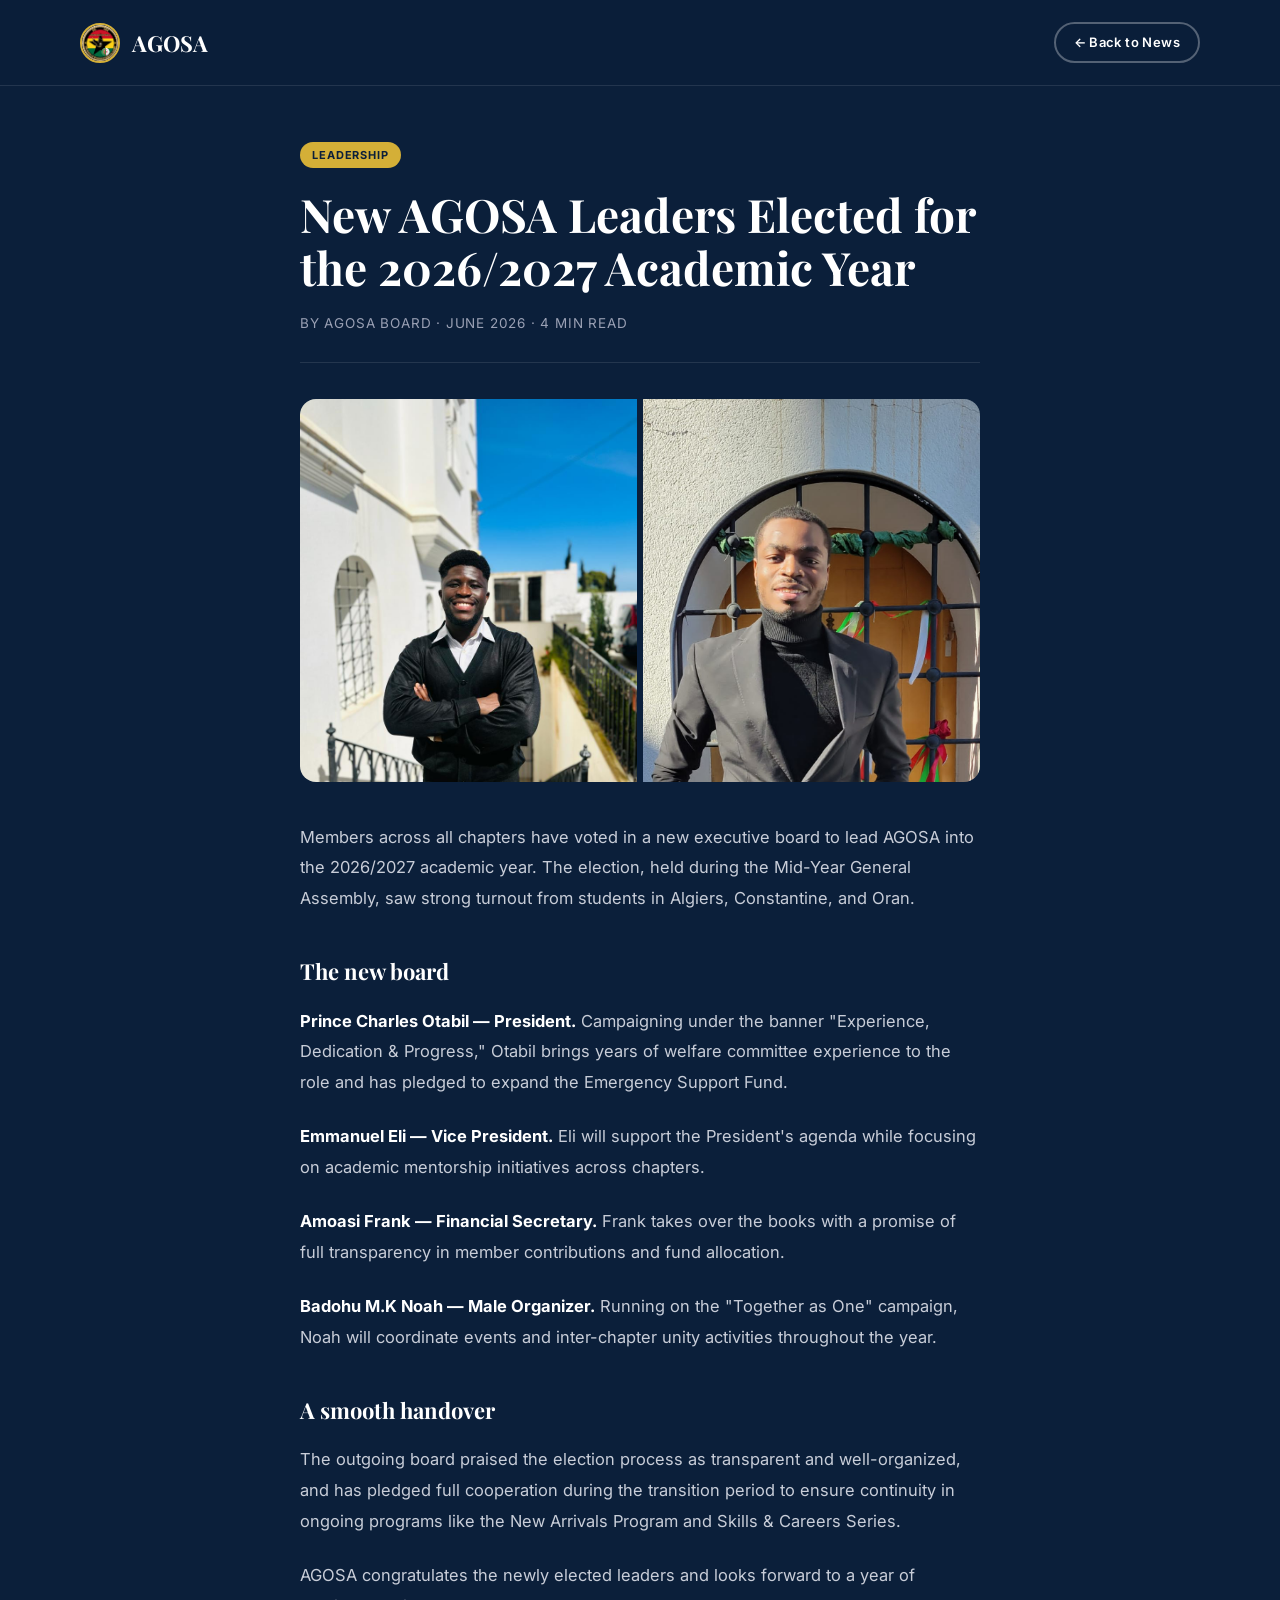
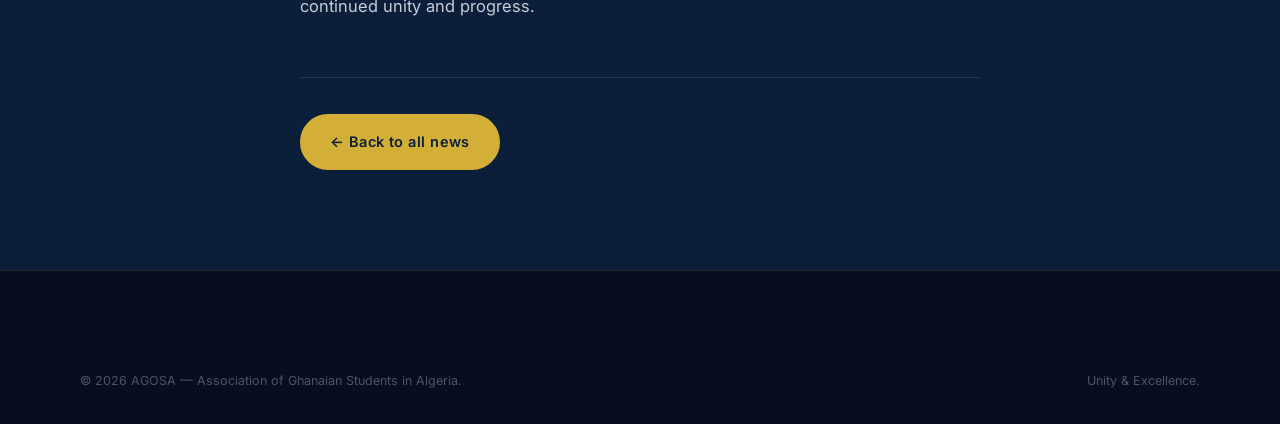
==== article-new-leaders.html @ e5bc5a07 "Add files via upload" ====
<!DOCTYPE html>
<html lang="en">
<head>
<meta charset="UTF-8" />
<meta name="viewport" content="width=device-width, initial-scale=1.0" />
<title>New AGOSA Leaders Elected for 2026/2027 — AGOSA</title>
<link rel="stylesheet" href="style.css" />
<link rel="stylesheet" href="article.css" />
<link rel="preconnect" href="https://fonts.googleapis.com">
<link href="https://fonts.googleapis.com/css2?family=Playfair+Display:wght@400;700;900&family=Inter:wght@300;400;500;600;700&display=swap" rel="stylesheet">
</head>
<body class="article-body">

  <header class="header scrolled">
    <nav class="nav">
      <a href="index.html" class="nav-brand">
        <img src="logo.jpeg" alt="AGOSA" class="nav-logo" onerror="this.style.display='none'">
        <span class="nav-brand-text">AGOSA</span>
      </a>
      <a href="index.html#news" class="btn btn-outline btn-sm">← Back to News</a>
    </nav>
  </header>

  <article class="article-page">
    <div class="container article-container">
      <span class="news-cat article-cat">Leadership</span>
      <h1 class="article-title">New AGOSA Leaders Elected for the 2026/2027 Academic Year</h1>
      <div class="article-meta">By AGOSA Board · June 2026 · 4 min read</div>

      <div class="article-hero-collage">
        <img src="agosa-pres-OT.jpeg" alt="President">
        <img src="agosa-vp-eli.jpeg" alt="Vice President">
        <img src="agosafinsec-freeman.png" alt="Financial Secretary">
        <img src="orga-noah.jpeg" alt="Male Organizer">
      </div>

      <div class="article-body-text">
        <p>Members across all chapters have voted in a new executive board to lead AGOSA into the 2026/2027 academic year. The election, held during the Mid-Year General Assembly, saw strong turnout from students in Algiers, Constantine, and Oran.</p>

        <h3>The new board</h3>
        <p><strong>Prince Charles Otabil — President.</strong> Campaigning under the banner "Experience, Dedication & Progress," Otabil brings years of welfare committee experience to the role and has pledged to expand the Emergency Support Fund.</p>

        <p><strong>Emmanuel Eli — Vice President.</strong> Eli will support the President's agenda while focusing on academic mentorship initiatives across chapters.</p>

        <p><strong>Amoasi Frank — Financial Secretary.</strong> Frank takes over the books with a promise of full transparency in member contributions and fund allocation.</p>

        <p><strong>Badohu M.K Noah — Male Organizer.</strong> Running on the "Together as One" campaign, Noah will coordinate events and inter-chapter unity activities throughout the year.</p>

        <h3>A smooth handover</h3>
        <p>The outgoing board praised the election process as transparent and well-organized, and has pledged full cooperation during the transition period to ensure continuity in ongoing programs like the New Arrivals Program and Skills & Careers Series.</p>

        <p>AGOSA congratulates the newly elected leaders and looks forward to a year of continued unity and progress.</p>
      </div>

      <div class="article-footer-nav">
        <a href="index.html#news" class="btn btn-gold">← Back to all news</a>
      </div>
    </div>
  </article>

  <footer class="footer">
    <div class="container">
      <div class="footer-bottom">
        <span>© 2026 AGOSA — Association of Ghanaian Students in Algeria.</span>
        <span>Unity &amp; Excellence.</span>
      </div>
    </div>
  </footer>

</body>
</html>
---- style.css ----
/* ============================================================
   AGOSA — Premium Dark Navy & Gold Theme
   ============================================================ */

:root {
  --navy:       #0B1F3A;
  --navy-mid:   #112847;
  --navy-light: #1a3560;
  --gold:       #D4AF37;
  --gold-light: #F0CC5A;
  --gold-glow:  rgba(212,175,55,0.18);
  --white:      #FFFFFF;
  --gray:       #9aa0b4;
  --gray-light: #c8cdd8;
  --glass-bg:   rgba(255,255,255,0.04);
  --glass-border: rgba(255,255,255,0.10);
  --red:        #c0392b;
  --blue:       #2980b9;

  --display: 'Playfair Display', Georgia, serif;
  --body:    'Inter', 'Segoe UI', Arial, sans-serif;

  --max: 1200px;
  --radius-sm: 8px;
  --radius:    16px;
  --radius-lg: 24px;

  --transition: 0.35s cubic-bezier(0.4,0,0.2,1);
}

*, *::before, *::after { margin:0; padding:0; box-sizing:border-box; }

html { scroll-behavior: smooth; }

body {
  background: var(--navy);
  color: var(--white);
  font-family: var(--body);
  line-height: 1.65;
  -webkit-font-smoothing: antialiased;
  overflow-x: hidden;
}

a { color: inherit; text-decoration: none; }
img { max-width: 100%; display: block; }

.container {
  max-width: var(--max);
  margin: 0 auto;
  padding: 0 40px;
}

/* ── Cursor glow ── */
.cursor-glow {
  position: fixed;
  width: 400px;
  height: 400px;
  border-radius: 50%;
  background: radial-gradient(circle, rgba(212,175,55,0.07) 0%, transparent 70%);
  pointer-events: none;
  transform: translate(-50%, -50%);
  transition: left 0.1s, top 0.1s;
  z-index: 0;
  mix-blend-mode: screen;
}

/* ── Particles canvas ── */
.particles-canvas {
  position: fixed;
  inset: 0;
  pointer-events: none;
  z-index: 0;
  opacity: 0.4;
}

/* ── Glass cards ── */
.glass-card {
  background: var(--glass-bg);
  border: 1px solid var(--glass-border);
  backdrop-filter: blur(12px);
  -webkit-backdrop-filter: blur(12px);
  border-radius: var(--radius);
  transition: border-color var(--transition), transform var(--transition), box-shadow var(--transition);
}
.glass-card:hover {
  border-color: rgba(212,175,55,0.35);
  transform: translateY(-4px);
  box-shadow: 0 20px 60px rgba(0,0,0,0.4), 0 0 0 1px rgba(212,175,55,0.1);
}

/* ── Buttons ── */
.btn {
  display: inline-flex;
  align-items: center;
  gap: 8px;
  padding: 14px 28px;
  font-family: var(--body);
  font-weight: 600;
  font-size: 14.5px;
  letter-spacing: 0.03em;
  border-radius: 50px;
  border: 2px solid transparent;
  cursor: pointer;
  transition: all var(--transition);
  position: relative;
  overflow: hidden;
}
.btn-gold {
  background: var(--gold);
  color: var(--navy);
  border-color: var(--gold);
}
.btn-gold:hover {
  background: var(--gold-light);
  box-shadow: 0 8px 30px rgba(212,175,55,0.4);
  transform: translateY(-2px);
}
.btn-outline {
  background: transparent;
  color: var(--white);
  border-color: rgba(255,255,255,0.3);
}
.btn-outline:hover {
  border-color: var(--gold);
  color: var(--gold);
  transform: translateY(-2px);
}
.btn-sm {
  padding: 9px 18px;
  font-size: 13px;
}

/* ── Scroll reveal ── */
.fade-up {
  opacity: 0;
  transform: translateY(40px);
  transition: opacity 0.7s ease, transform 0.7s ease;
}
.fade-up.visible {
  opacity: 1;
  transform: translateY(0);
}
.delay-1 { transition-delay: 0.1s; }
.delay-2 { transition-delay: 0.2s; }
.delay-3 { transition-delay: 0.3s; }
.delay-4 { transition-delay: 0.4s; }

/* ── Section scaffold ── */
.section { padding: 110px 0; position: relative; z-index: 1; }

.section-label {
  font-family: var(--body);
  font-size: 12px;
  font-weight: 700;
  letter-spacing: 0.2em;
  text-transform: uppercase;
  color: var(--gold);
  margin-bottom: 16px;
}
.section-title {
  font-family: var(--display);
  font-size: clamp(34px, 4.5vw, 58px);
  font-weight: 700;
  line-height: 1.1;
  margin-bottom: 24px;
  color: var(--white);
}
.section-title em {
  font-style: normal;
  color: var(--gold);
}
.section-sub {
  font-size: 17px;
  color: var(--gray);
  max-width: 560px;
  margin-bottom: 56px;
}

/* ============================================================
   HEADER / NAV
   ============================================================ */
.header {
  position: fixed;
  top: 0; left: 0; right: 0;
  z-index: 100;
  transition: background var(--transition), backdrop-filter var(--transition);
}
.header.scrolled {
  background: rgba(11,31,58,0.92);
  backdrop-filter: blur(20px);
  -webkit-backdrop-filter: blur(20px);
  border-bottom: 1px solid var(--glass-border);
}
.nav {
  display: flex;
  align-items: center;
  justify-content: space-between;
  padding: 22px 40px;
  max-width: var(--max);
  margin: 0 auto;
}
.nav-brand {
  display: flex;
  align-items: center;
  gap: 12px;
  font-family: var(--display);
  font-size: 22px;
  font-weight: 700;
  color: var(--white);
}
.nav-logo {
  width: 40px; height: 40px;
  border-radius: 50%;
  object-fit: cover;
  border: 2px solid var(--gold);
}
.nav-links {
  display: flex;
  list-style: none;
  gap: 32px;
}
.nav-links a {
  font-size: 14px;
  font-weight: 500;
  color: var(--gray-light);
  position: relative;
  transition: color var(--transition);
}
.nav-links a::after {
  content: '';
  position: absolute;
  bottom: -4px; left: 0; right: 0;
  height: 2px;
  background: var(--gold);
  transform: scaleX(0);
  transform-origin: left;
  transition: transform var(--transition);
}
.nav-links a:hover, .nav-links a.active {
  color: var(--white);
}
.nav-links a:hover::after, .nav-links a.active::after {
  transform: scaleX(1);
}
.nav-donate {
  background: var(--gold);
  color: var(--navy);
  font-weight: 700;
  font-size: 13.5px;
  padding: 10px 22px;
  border-radius: 50px;
  transition: all var(--transition);
}
.nav-donate:hover {
  background: var(--gold-light);
  box-shadow: 0 4px 20px rgba(212,175,55,0.4);
}
.hamburger {
  display: none;
  flex-direction: column;
  gap: 5px;
  background: none;
  border: none;
  cursor: pointer;
  padding: 6px;
}
.hamburger span {
  display: block;
  width: 26px; height: 2px;
  background: var(--white);
  border-radius: 2px;
  transition: all var(--transition);
}
.hamburger.open span:nth-child(1) { transform: translateY(7px) rotate(45deg); }
.hamburger.open span:nth-child(2) { opacity: 0; }
.hamburger.open span:nth-child(3) { transform: translateY(-7px) rotate(-45deg); }

.mobile-menu {
  display: none;
  flex-direction: column;
  background: rgba(11,31,58,0.98);
  backdrop-filter: blur(20px);
  padding: 20px 40px 30px;
  border-bottom: 1px solid var(--glass-border);
}
.mobile-menu.open { display: flex; }
.mobile-menu ul { list-style: none; display: flex; flex-direction: column; gap: 16px; }
.mobile-menu a { font-size: 16px; font-weight: 500; color: var(--gray-light); }
.mobile-menu a:hover { color: var(--gold); }

/* ============================================================
   HERO
   ============================================================ */
.hero {
  min-height: 100vh;
  display: flex;
  align-items: center;
  position: relative;
  overflow: hidden;
  padding-top: 90px;
}
.hero-bg-shapes {
  position: absolute;
  inset: 0;
  pointer-events: none;
  z-index: 0;
}
.shape {
  position: absolute;
  border-radius: 50%;
  filter: blur(80px);
  opacity: 0.18;
  animation: floatShape 8s ease-in-out infinite;
}
.shape-1 {
  width: 500px; height: 500px;
  background: var(--gold);
  top: -100px; right: -100px;
  animation-duration: 9s;
}
.shape-2 {
  width: 350px; height: 350px;
  background: #2059a0;
  bottom: 50px; left: -80px;
  animation-duration: 7s;
  animation-delay: -2s;
}
.shape-3 {
  width: 250px; height: 250px;
  background: var(--gold);
  bottom: 200px; right: 30%;
  animation-duration: 11s;
  animation-delay: -4s;
  opacity: 0.08;
}
@keyframes floatShape {
  0%, 100% { transform: translate(0, 0) scale(1); }
  50% { transform: translate(30px, -30px) scale(1.05); }
}

.hero-inner {
  position: relative;
  z-index: 2;
  display: grid;
  grid-template-columns: 1fr;
  gap: 64px;
  padding-top: 40px;
  padding-bottom: 80px;
}
.hero-eyebrow {
  display: flex;
  align-items: center;
  gap: 10px;
  font-size: 12.5px;
  letter-spacing: 0.18em;
  text-transform: uppercase;
  color: var(--gold);
  margin-bottom: 24px;
  font-weight: 600;
}
.pulse-dot {
  width: 8px; height: 8px;
  border-radius: 50%;
  background: var(--gold);
  box-shadow: 0 0 0 0 rgba(212,175,55,0.7);
  animation: pulse 2s infinite;
}
@keyframes pulse {
  0% { box-shadow: 0 0 0 0 rgba(212,175,55,0.7); }
  70% { box-shadow: 0 0 0 12px rgba(212,175,55,0); }
  100% { box-shadow: 0 0 0 0 rgba(212,175,55,0); }
}
.hero-title {
  font-family: var(--display);
  font-size: clamp(48px, 7vw, 90px);
  font-weight: 900;
  line-height: 1.02;
  letter-spacing: -0.01em;
  margin-bottom: 24px;
}
.hero-title em {
  font-style: normal;
  color: var(--gold);
  text-shadow: 0 0 60px rgba(212,175,55,0.3);
}
.hero-sub {
  font-size: 18px;
  color: var(--gray);
  max-width: 540px;
  margin-bottom: 40px;
  line-height: 1.7;
}
.hero-actions {
  display: flex;
  gap: 16px;
  flex-wrap: wrap;
}
.hero-stats {
  display: grid;
  grid-template-columns: repeat(4, 1fr);
  gap: 20px;
}
.stat-card {
  background: var(--glass-bg);
  border: 1px solid var(--glass-border);
  border-radius: var(--radius);
  padding: 28px 20px;
  text-align: center;
  transition: border-color var(--transition);
}
.stat-card:hover { border-color: rgba(212,175,55,0.4); }
.stat-card strong {
  display: block;
  font-family: var(--display);
  font-size: 42px;
  font-weight: 700;
  color: var(--gold);
  line-height: 1;
  margin-bottom: 8px;
}
.stat-card span {
  font-size: 12px;
  color: var(--gray);
  text-transform: uppercase;
  letter-spacing: 0.1em;
  font-weight: 600;
}
.hero-scroll-hint {
  position: absolute;
  bottom: 36px;
  left: 50%;
  transform: translateX(-50%);
  display: flex;
  flex-direction: column;
  align-items: center;
  gap: 10px;
  font-size: 11px;
  letter-spacing: 0.15em;
  text-transform: uppercase;
  color: var(--gray);
  z-index: 2;
}
.scroll-line {
  width: 1px;
  height: 40px;
  background: linear-gradient(to bottom, var(--gold), transparent);
  animation: scrollPulse 2s ease-in-out infinite;
}
@keyframes scrollPulse {
  0%, 100% { opacity: 0.4; transform: scaleY(1); }
  50% { opacity: 1; transform: scaleY(1.2); }
}

/* ============================================================
   ABOUT
   ============================================================ */
.about {
  background: var(--navy-mid);
}
.about-grid {
  display: grid;
  grid-template-columns: 1fr 1fr;
  gap: 80px;
  align-items: start;
}
.about-text p {
  color: var(--gray);
  font-size: 16px;
  margin-bottom: 20px;
  line-height: 1.8;
}
.values-grid {
  display: grid;
  grid-template-columns: 1fr 1fr;
  gap: 16px;
}
.value-card {
  padding: 28px 22px;
}
.value-icon {
  font-size: 28px;
  margin-bottom: 12px;
}
.value-card h4 {
  font-size: 15px;
  font-weight: 700;
  margin-bottom: 8px;
  color: var(--white);
}
.value-card p {
  font-size: 13.5px;
  color: var(--gray);
  line-height: 1.6;
}

/* ============================================================
   HISTORY TIMELINE
   ============================================================ */
.history {
  background: var(--navy);
}
.timeline {
  position: relative;
  padding-left: 40px;
  margin-top: 60px;
}
.timeline::before {
  content: '';
  position: absolute;
  left: 8px; top: 0; bottom: 0;
  width: 2px;
  background: linear-gradient(to bottom, var(--gold), transparent);
}
.tl-item {
  position: relative;
  display: grid;
  grid-template-columns: 80px 1fr;
  gap: 28px;
  align-items: start;
  margin-bottom: 48px;
}
.tl-dot {
  position: absolute;
  left: -36px;
  top: 6px;
  width: 14px; height: 14px;
  border-radius: 50%;
  background: var(--gold);
  border: 3px solid var(--navy);
  box-shadow: 0 0 0 4px rgba(212,175,55,0.2);
}
.tl-year {
  font-family: var(--display);
  font-size: 22px;
  font-weight: 700;
  color: var(--gold);
  padding-top: 4px;
}
.tl-card {
  padding: 24px 28px;
}
.tl-card h4 {
  font-size: 17px;
  font-weight: 700;
  margin-bottom: 8px;
  color: var(--white);
}
.tl-card p {
  font-size: 14.5px;
  color: var(--gray);
  line-height: 1.7;
}

/* ============================================================
   PROGRAMS
   ============================================================ */
.programs {
  background: var(--navy-mid);
}
.programs-grid {
  display: grid;
  grid-template-columns: repeat(3, 1fr);
  gap: 24px;
}
.program-card {
  padding: 32px 26px;
}
.program-tag {
  font-size: 11px;
  font-weight: 700;
  letter-spacing: 0.1em;
  text-transform: uppercase;
  padding: 4px 12px;
  border-radius: 50px;
  display: inline-block;
  margin-bottom: 18px;
}
.tag-gold { background: rgba(212,175,55,0.15); color: var(--gold); border: 1px solid rgba(212,175,55,0.3); }
.tag-blue { background: rgba(41,128,185,0.15); color: #5dade2; border: 1px solid rgba(41,128,185,0.3); }
.tag-red  { background: rgba(192,57,43,0.15); color: #e74c3c; border: 1px solid rgba(192,57,43,0.3); }

.program-card h3 {
  font-family: var(--display);
  font-size: 20px;
  font-weight: 700;
  margin-bottom: 12px;
  color: var(--white);
}
.program-card p {
  font-size: 14px;
  color: var(--gray);
  line-height: 1.7;
  margin-bottom: 20px;
}
.program-bar {
  height: 4px;
  background: rgba(255,255,255,0.08);
  border-radius: 4px;
  overflow: hidden;
  margin-bottom: 8px;
}
.program-bar-fill {
  height: 100%;
  background: linear-gradient(90deg, var(--gold), var(--gold-light));
  border-radius: 4px;
  transition: width 1.5s ease;
}
.program-bar-label {
  font-size: 11px;
  color: var(--gray);
  letter-spacing: 0.05em;
}

/* ============================================================
   EVENTS
   ============================================================ */
.events {
  background: var(--navy);
}
.events-grid {
  display: grid;
  grid-template-columns: repeat(2, 1fr);
  gap: 24px;
}
.event-card {
  display: flex;
  gap: 24px;
  padding: 28px;
  align-items: flex-start;
}
.event-date {
  display: flex;
  flex-direction: column;
  align-items: center;
  background: var(--gold-glow);
  border: 1px solid rgba(212,175,55,0.25);
  border-radius: var(--radius-sm);
  padding: 14px 18px;
  min-width: 68px;
  text-align: center;
  flex-shrink: 0;
}
.event-day {
  font-family: var(--display);
  font-size: 28px;
  font-weight: 700;
  color: var(--gold);
  line-height: 1;
}
.event-month {
  font-size: 11px;
  text-transform: uppercase;
  letter-spacing: 0.1em;
  color: var(--gray);
  margin-top: 4px;
  font-weight: 600;
}
.event-info { flex: 1; }
.event-tag {
  font-size: 11px;
  font-weight: 700;
  letter-spacing: 0.1em;
  text-transform: uppercase;
  color: var(--gold);
  display: block;
  margin-bottom: 8px;
}
.event-info h4 {
  font-size: 16.5px;
  font-weight: 700;
  margin-bottom: 8px;
  color: var(--white);
}
.event-info p {
  font-size: 13.5px;
  color: var(--gray);
  margin-bottom: 12px;
  line-height: 1.6;
}
.event-meta {
  font-size: 12.5px;
  color: var(--gray);
  margin-bottom: 16px;
}

/* ============================================================
   GALLERY
   ============================================================ */
.gallery {
  background: var(--navy-mid);
}
.gallery-filters {
  display: flex;
  gap: 12px;
  margin-bottom: 36px;
  flex-wrap: wrap;
}
.filter-btn {
  background: var(--glass-bg);
  border: 1px solid var(--glass-border);
  color: var(--gray);
  font-size: 13px;
  font-weight: 600;
  padding: 8px 20px;
  border-radius: 50px;
  cursor: pointer;
  transition: all var(--transition);
  font-family: var(--body);
}
.filter-btn:hover, .filter-btn.active {
  background: var(--gold);
  border-color: var(--gold);
  color: var(--navy);
}
.gallery-grid {
  display: grid;
  grid-template-columns: repeat(3, 1fr);
  gap: 16px;
}
.gallery-item {
  position: relative;
  border-radius: var(--radius);
  overflow: hidden;
  cursor: zoom-in;
  aspect-ratio: 1;
}
/* Wide item spans 2 columns */
.gallery-item.g-wide { grid-column: span 2; aspect-ratio: 2/1; }

.gallery-item img {
  width: 100%; height: 100%;
  object-fit: cover;
  transition: transform 0.5s ease;
}
.gallery-item:hover img { transform: scale(1.07); }
.gallery-overlay {
  position: absolute;
  inset: 0;
  background: linear-gradient(to top, rgba(11,31,58,0.85) 0%, transparent 60%);
  display: flex;
  align-items: flex-end;
  padding: 20px;
  opacity: 0;
  transition: opacity var(--transition);
}
.gallery-item:hover .gallery-overlay { opacity: 1; }
.gallery-overlay span {
  font-size: 13.5px;
  font-weight: 600;
  color: var(--white);
}
.gallery-item.hidden { display: none; }

/* News image collage for election story */
.news-img-collage {
  position: relative;
  aspect-ratio: 16/9;
  overflow: hidden;
  display: grid;
  grid-template-columns: 1fr 1fr;
  grid-template-rows: 1fr 1fr;
  gap: 3px;
}
.news-img-collage .news-cat {
  position: absolute;
  top: 14px; left: 14px;
  z-index: 2;
}
.collage-img {
  width: 100%; height: 100%;
  object-fit: cover;
  display: block;
  transition: transform 0.5s ease;
}
.news-card:hover .collage-img { transform: scale(1.04); }

@media (max-width: 600px) {
  .gallery-grid { grid-template-columns: 1fr 1fr; }
  .gallery-item.g-wide { grid-column: span 2; aspect-ratio: 2/1; }
}
@media (max-width: 400px) {
  .gallery-grid { grid-template-columns: 1fr; }
  .gallery-item.g-wide { grid-column: span 1; aspect-ratio: 1; }
}
.lightbox {
  position: fixed;
  inset: 0;
  background: rgba(0,0,0,0.95);
  display: none;
  align-items: center;
  justify-content: center;
  flex-direction: column;
  z-index: 1000;
  padding: 40px;
}
.lightbox.open { display: flex; }
.lightbox img {
  max-height: 80vh;
  max-width: 90vw;
  border-radius: var(--radius);
  object-fit: contain;
}
.lightbox p {
  margin-top: 16px;
  color: var(--gray-light);
  font-size: 14px;
}
.lightbox-close {
  position: absolute;
  top: 24px; right: 32px;
  background: none;
  border: none;
  color: var(--white);
  font-size: 28px;
  cursor: pointer;
  opacity: 0.7;
  transition: opacity var(--transition);
}
.lightbox-close:hover { opacity: 1; }

/* ============================================================
   BOARD
   ============================================================ */
.board {
  background: var(--navy);
}
.board-grid {
  display: grid;
  grid-template-columns: repeat(4, 1fr);
  gap: 24px;
}
.board-card {
  text-align: center;
  padding: 36px 24px 28px;
}
.board-img-wrap {
  position: relative;
  width: 120px;
  height: 120px;
  margin: 0 auto 20px;
}
.board-img {
  width: 120px;
  height: 120px;
  border-radius: 50%;
  object-fit: cover;
  position: relative;
  z-index: 1;
  border: 3px solid var(--navy-light);
  transition: border-color var(--transition);
}
.board-card:hover .board-img { border-color: var(--gold); }
.board-img-ring {
  position: absolute;
  inset: -5px;
  border-radius: 50%;
  border: 2px solid transparent;
  background: conic-gradient(from 0deg, var(--gold), transparent, var(--gold)) border-box;
  -webkit-mask: linear-gradient(#fff 0 0) padding-box, linear-gradient(#fff 0 0);
  -webkit-mask-composite: destination-out;
  mask-composite: exclude;
  opacity: 0;
  transition: opacity var(--transition);
  animation: spinRing 4s linear infinite;
}
.board-card:hover .board-img-ring { opacity: 1; }
@keyframes spinRing {
  from { transform: rotate(0deg); }
  to { transform: rotate(360deg); }
}
.board-info h4 {
  font-size: 16px;
  font-weight: 700;
  color: var(--white);
  margin-bottom: 6px;
}
.board-role {
  display: block;
  font-size: 12px;
  font-weight: 700;
  text-transform: uppercase;
  letter-spacing: 0.1em;
  color: var(--gold);
  margin-bottom: 4px;
}
.board-chapter {
  font-size: 12.5px;
  color: var(--gray);
}

/* ============================================================
   NEWS
   ============================================================ */
.news {
  background: var(--navy-mid);
}
.news-grid {
  display: grid;
  grid-template-columns: repeat(3, 1fr);
  gap: 24px;
}
.news-card {
  overflow: hidden;
}
.news-img-wrap {
  position: relative;
  aspect-ratio: 16/9;
  overflow: hidden;
}
.news-img {
  width: 100%; height: 100%;
  object-fit: cover;
  transition: transform 0.5s ease;
}
.news-card:hover .news-img { transform: scale(1.05); }
.news-cat {
  position: absolute;
  top: 14px; left: 14px;
  background: var(--gold);
  color: var(--navy);
  font-size: 11px;
  font-weight: 700;
  padding: 4px 12px;
  border-radius: 50px;
  text-transform: uppercase;
  letter-spacing: 0.08em;
}
.news-body { padding: 24px; }
.news-meta {
  font-size: 12px;
  color: var(--gray);
  margin-bottom: 10px;
  text-transform: uppercase;
  letter-spacing: 0.06em;
}
.news-body h4 {
  font-family: var(--display);
  font-size: 18px;
  font-weight: 700;
  color: var(--white);
  margin-bottom: 12px;
  line-height: 1.3;
}
.news-body p {
  font-size: 14px;
  color: var(--gray);
  margin-bottom: 18px;
  line-height: 1.7;
}
.news-link {
  font-size: 13.5px;
  font-weight: 700;
  color: var(--gold);
  letter-spacing: 0.03em;
  transition: letter-spacing var(--transition);
}
.news-link:hover { letter-spacing: 0.08em; }

/* ============================================================
   DONATE
   ============================================================ */
.donate {
  background: var(--navy);
}
.donate-grid {
  display: grid;
  grid-template-columns: repeat(3, 1fr);
  gap: 24px;
  margin-top: 60px;
}
.donate-card {
  padding: 40px 32px;
  text-align: center;
}
.donate-featured {
  border-color: rgba(212,175,55,0.4);
  box-shadow: 0 0 60px rgba(212,175,55,0.1);
  transform: scale(1.03);
}
.donate-featured:hover { transform: scale(1.03) translateY(-4px); }
.donate-tier {
  font-size: 11px;
  font-weight: 700;
  text-transform: uppercase;
  letter-spacing: 0.15em;
  color: var(--gold);
  margin-bottom: 16px;
}
.donate-amount {
  font-family: var(--display);
  font-size: 48px;
  font-weight: 700;
  color: var(--white);
  margin-bottom: 24px;
  line-height: 1;
}
.donate-amount span {
  font-size: 18px;
  color: var(--gray);
  font-weight: 400;
  font-family: var(--body);
}
.donate-perks {
  list-style: none;
  margin-bottom: 32px;
  text-align: left;
  display: flex;
  flex-direction: column;
  gap: 10px;
}
.donate-perks li {
  font-size: 14px;
  color: var(--gray-light);
}

/* ============================================================
   CONTACT
   ============================================================ */
.contact {
  background: var(--navy-mid);
}
.contact-grid {
  display: grid;
  grid-template-columns: 0.8fr 1.2fr;
  gap: 48px;
  align-items: start;
}
.contact-info {
  display: flex;
  flex-direction: column;
  gap: 16px;
}
.contact-item {
  display: flex;
  align-items: flex-start;
  gap: 16px;
  padding: 20px 22px;
}
.contact-icon { font-size: 22px; flex-shrink: 0; }
.contact-item strong {
  display: block;
  font-size: 13px;
  font-weight: 700;
  text-transform: uppercase;
  letter-spacing: 0.08em;
  color: var(--gold);
  margin-bottom: 4px;
}
.contact-item a, .contact-item p {
  font-size: 14px;
  color: var(--gray);
}
.contact-item a:hover { color: var(--gold); }
.contact-chapters {
  padding: 20px 22px;
}
.contact-chapters strong {
  display: block;
  font-size: 13px;
  font-weight: 700;
  text-transform: uppercase;
  letter-spacing: 0.08em;
  color: var(--gold);
  margin-bottom: 12px;
}
.chapter-list {
  display: flex;
  gap: 10px;
  flex-wrap: wrap;
}
.chapter-list span {
  background: var(--gold-glow);
  border: 1px solid rgba(212,175,55,0.25);
  color: var(--gold-light);
  font-size: 13px;
  padding: 6px 14px;
  border-radius: 50px;
  font-weight: 600;
}
.contact-form {
  padding: 40px;
}
.contact-form h3 {
  font-family: var(--display);
  font-size: 24px;
  margin-bottom: 28px;
}
.form-row {
  display: grid;
  grid-template-columns: 1fr 1fr;
  gap: 16px;
}
.form-group {
  display: flex;
  flex-direction: column;
  gap: 8px;
  margin-bottom: 18px;
}
.form-group label {
  font-size: 12.5px;
  font-weight: 600;
  text-transform: uppercase;
  letter-spacing: 0.08em;
  color: var(--gray);
}
.form-group input,
.form-group textarea {
  background: rgba(255,255,255,0.05);
  border: 1px solid var(--glass-border);
  border-radius: var(--radius-sm);
  padding: 12px 16px;
  color: var(--white);
  font-family: var(--body);
  font-size: 14.5px;
  transition: border-color var(--transition);
  outline: none;
}
.form-group input:focus,
.form-group textarea:focus {
  border-color: var(--gold);
  background: rgba(212,175,55,0.04);
}
.form-group input::placeholder,
.form-group textarea::placeholder { color: var(--gray); }
.form-success {
  display: none;
  margin-top: 14px;
  padding: 12px 16px;
  background: rgba(212,175,55,0.12);
  border: 1px solid rgba(212,175,55,0.3);
  border-radius: var(--radius-sm);
  color: var(--gold-light);
  font-size: 14px;
}
.form-success.show { display: block; }

/* ============================================================
   FOOTER
   ============================================================ */
.footer {
  background: #070f1e;
  padding: 72px 0 32px;
  border-top: 1px solid var(--glass-border);
}
.footer-grid {
  display: grid;
  grid-template-columns: 1.4fr 1fr 1fr 1fr;
  gap: 48px;
  padding-bottom: 48px;
  border-bottom: 1px solid var(--glass-border);
}
.footer-logo {
  display: flex;
  align-items: center;
  gap: 12px;
  font-family: var(--display);
  font-size: 20px;
  font-weight: 700;
  margin-bottom: 16px;
}
.footer-logo img {
  width: 36px; height: 36px;
  border-radius: 50%;
  object-fit: cover;
  border: 2px solid var(--gold);
}
.footer-brand p {
  font-size: 13.5px;
  color: var(--gray);
  line-height: 1.7;
  margin-bottom: 20px;
  max-width: 260px;
}
.footer-yt {
  display: inline-flex;
  align-items: center;
  gap: 8px;
  font-size: 13px;
  font-weight: 700;
  color: var(--gold);
  border: 1px solid rgba(212,175,55,0.3);
  padding: 8px 16px;
  border-radius: 50px;
  transition: all var(--transition);
}
.footer-yt:hover {
  background: var(--gold-glow);
}
.footer-col h5 {
  font-size: 11.5px;
  font-weight: 700;
  text-transform: uppercase;
  letter-spacing: 0.15em;
  color: var(--gold);
  margin-bottom: 20px;
}
.footer-col a, .footer-col p {
  display: block;
  font-size: 14px;
  color: var(--gray);
  margin-bottom: 10px;
  transition: color var(--transition);
}
.footer-col a:hover { color: var(--white); }
.newsletter-form {
  display: flex;
  gap: 8px;
  flex-wrap: wrap;
}
.newsletter-form input {
  flex: 1;
  min-width: 0;
  background: rgba(255,255,255,0.05);
  border: 1px solid var(--glass-border);
  border-radius: 50px;
  padding: 10px 16px;
  color: var(--white);
  font-family: var(--body);
  font-size: 13.5px;
  outline: none;
  transition: border-color var(--transition);
}
.newsletter-form input:focus { border-color: var(--gold); }
.newsletter-form input::placeholder { color: var(--gray); }
.footer-bottom {
  display: flex;
  justify-content: space-between;
  align-items: center;
  padding-top: 28px;
  font-size: 12.5px;
  color: #4a5568;
  flex-wrap: wrap;
  gap: 12px;
}

/* ============================================================
   RESPONSIVE
   ============================================================ */
@media (max-width: 1024px) {
  .hero-stats { grid-template-columns: repeat(2, 1fr); }
  .programs-grid { grid-template-columns: repeat(2, 1fr); }
  .board-grid { grid-template-columns: repeat(2, 1fr); }
  .footer-grid { grid-template-columns: 1fr 1fr; gap: 32px; }
}

@media (max-width: 860px) {
  .nav-links { display: none; }
  .nav-donate { display: none; }
  .hamburger { display: flex; }
  .about-grid { grid-template-columns: 1fr; gap: 48px; }
  .contact-grid { grid-template-columns: 1fr; }
  .events-grid { grid-template-columns: 1fr; }
  .news-grid { grid-template-columns: 1fr; }
  .donate-grid { grid-template-columns: 1fr; }
  .donate-featured { transform: scale(1); }
  .donate-featured:hover { transform: translateY(-4px); }
  .gallery-grid { grid-template-columns: 1fr 1fr; }
  .gallery-wide { grid-column: span 1; aspect-ratio: 1; }
  .gallery-tall { grid-row: span 1; }
}

@media (max-width: 600px) {
  .container { padding: 0 20px; }
  .nav { padding: 16px 20px; }
  .mobile-menu { padding: 16px 20px 24px; }
  .section { padding: 72px 0; }
  .hero-stats { grid-template-columns: repeat(2, 1fr); }
  .programs-grid { grid-template-columns: 1fr; }
  .board-grid { grid-template-columns: 1fr 1fr; }
  .footer-grid { grid-template-columns: 1fr; }
  .form-row { grid-template-columns: 1fr; }
  .gallery-grid { grid-template-columns: 1fr; }
  .tl-item { grid-template-columns: 60px 1fr; }
  .contact-form { padding: 24px 20px; }
}

@media (prefers-reduced-motion: reduce) {
  *, *::before, *::after {
    animation-duration: 0.01ms !important;
    transition-duration: 0.01ms !important;
  }
}
---- article.css ----
/* ============================================================
   ARTICLE PAGE STYLES — extends style.css
   ============================================================ */

.article-body {
  background: var(--navy);
}

.header .btn-sm {
  padding: 8px 18px;
}

.article-page {
  padding: 140px 0 100px;
  position: relative;
  z-index: 1;
}

.article-container {
  max-width: 760px;
}

.article-cat {
  position: static;
  display: inline-block;
  margin-bottom: 20px;
}

.article-title {
  font-family: var(--display);
  font-size: clamp(30px, 4.5vw, 46px);
  font-weight: 700;
  line-height: 1.15;
  color: var(--white);
  margin-bottom: 18px;
}

.article-meta {
  font-size: 13.5px;
  color: var(--gray);
  text-transform: uppercase;
  letter-spacing: 0.06em;
  margin-bottom: 36px;
  padding-bottom: 28px;
  border-bottom: 1px solid var(--glass-border);
}

.article-hero-img {
  width: 100%;
  aspect-ratio: 16/9;
  object-fit: cover;
  border-radius: var(--radius);
  margin-bottom: 40px;
}

.article-hero-collage {
  display: grid;
  grid-template-columns: 1fr 1fr;
  grid-template-rows: 1fr 1fr;
  gap: 6px;
  aspect-ratio: 16/9;
  border-radius: var(--radius);
  overflow: hidden;
  margin-bottom: 40px;
}
.article-hero-collage img {
  width: 100%;
  height: 100%;
  object-fit: cover;
}

.article-body-text p {
  font-size: 16.5px;
  color: var(--gray-light);
  line-height: 1.85;
  margin-bottom: 24px;
}
.article-body-text h3 {
  font-family: var(--display);
  font-size: 22px;
  font-weight: 700;
  color: var(--white);
  margin: 40px 0 16px;
}
.article-body-text strong {
  color: var(--white);
}

.article-footer-nav {
  margin-top: 56px;
  padding-top: 36px;
  border-top: 1px solid var(--glass-border);
}

@media (max-width: 600px) {
  .article-page { padding: 120px 0 70px; }
  .article-hero-collage { aspect-ratio: 4/3; }
}
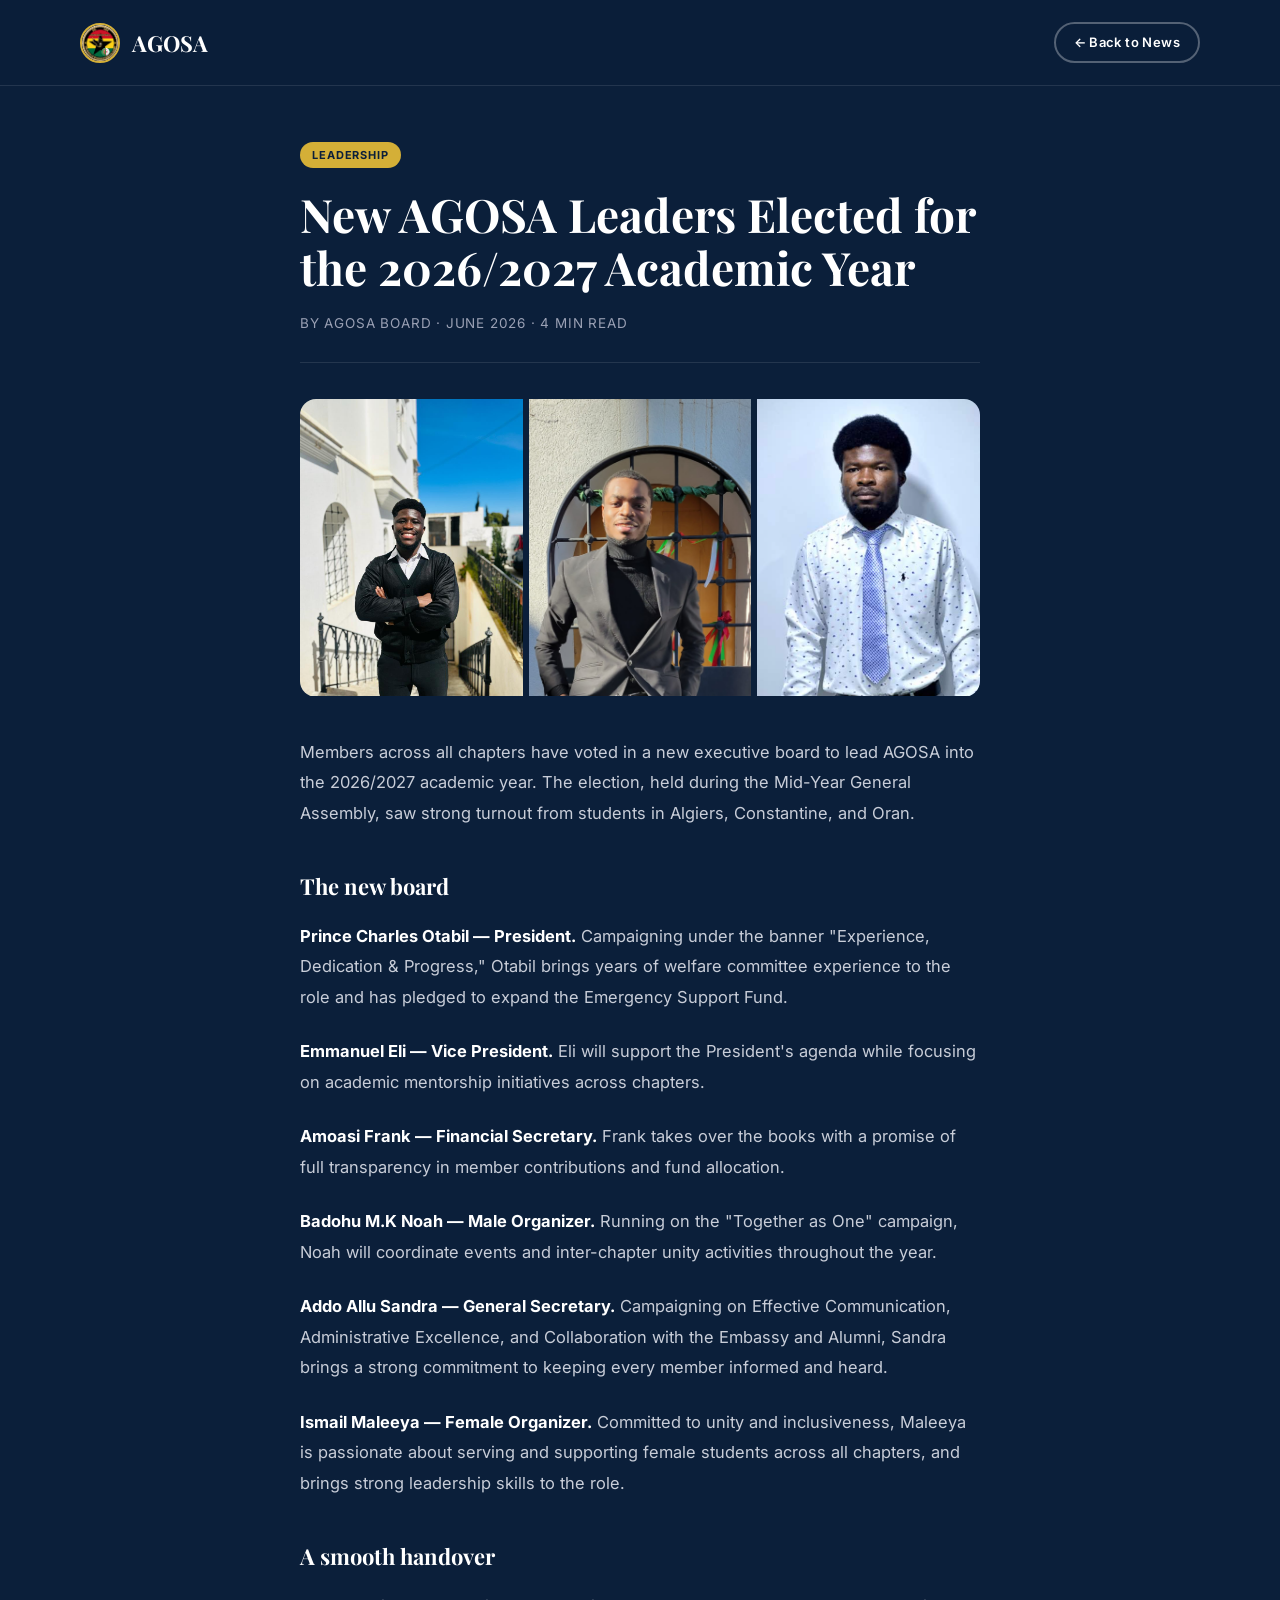
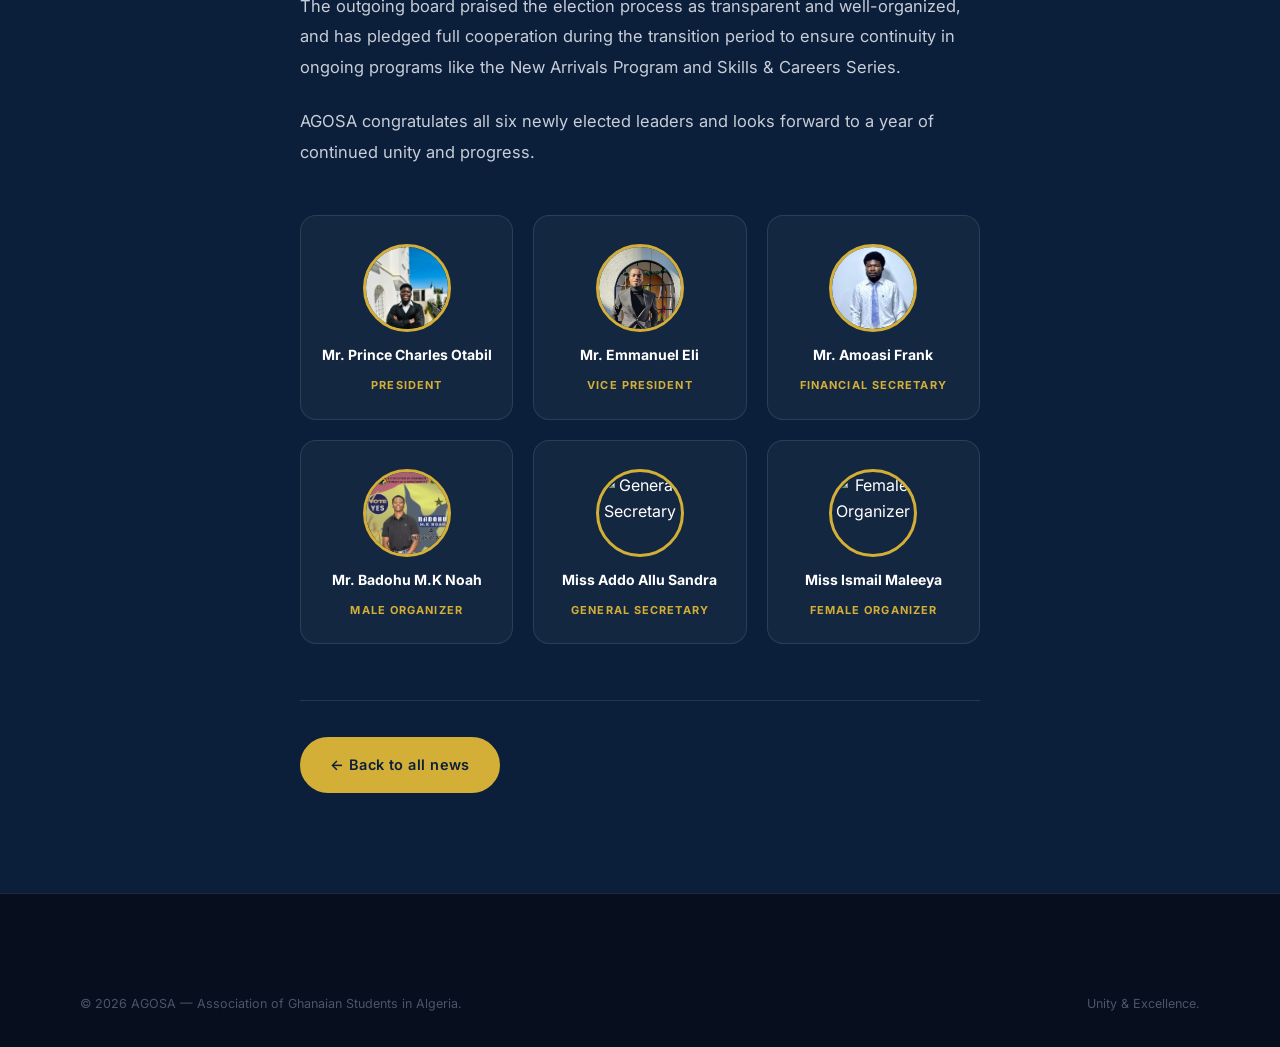
==== commit 611acc32: "Update article with new AGOSA leaders and details" ====
--- a/article-new-leaders.html
+++ b/article-new-leaders.html
@@ -27,18 +27,21 @@
       <h1 class="article-title">New AGOSA Leaders Elected for the 2026/2027 Academic Year</h1>
       <div class="article-meta">By AGOSA Board · June 2026 · 4 min read</div>
 
-      <div class="article-hero-collage">
+      <!-- 6-photo collage: 3 columns × 2 rows -->
+      <div class="article-hero-collage article-hero-collage-6">
         <img src="agosa-pres-OT.jpeg" alt="President">
         <img src="agosa-vp-eli.jpeg" alt="Vice President">
         <img src="agosafinsec-freeman.png" alt="Financial Secretary">
         <img src="orga-noah.jpeg" alt="Male Organizer">
+        <img src="agosa-sec-sandra.jpeg" alt="General Secretary">
+        <img src="agosa-femorg-isma.jpeg" alt="Female Organizer">
       </div>
 
       <div class="article-body-text">
         <p>Members across all chapters have voted in a new executive board to lead AGOSA into the 2026/2027 academic year. The election, held during the Mid-Year General Assembly, saw strong turnout from students in Algiers, Constantine, and Oran.</p>
 
         <h3>The new board</h3>
-        <p><strong>Prince Charles Otabil — President.</strong> Campaigning under the banner "Experience, Dedication & Progress," Otabil brings years of welfare committee experience to the role and has pledged to expand the Emergency Support Fund.</p>
+        <p><strong>Prince Charles Otabil — President.</strong> Campaigning under the banner "Experience, Dedication &amp; Progress," Otabil brings years of welfare committee experience to the role and has pledged to expand the Emergency Support Fund.</p>
 
         <p><strong>Emmanuel Eli — Vice President.</strong> Eli will support the President's agenda while focusing on academic mentorship initiatives across chapters.</p>
 
@@ -46,10 +49,48 @@
 
         <p><strong>Badohu M.K Noah — Male Organizer.</strong> Running on the "Together as One" campaign, Noah will coordinate events and inter-chapter unity activities throughout the year.</p>
 
+        <p><strong>Addo Allu Sandra — General Secretary.</strong> Campaigning on Effective Communication, Administrative Excellence, and Collaboration with the Embassy and Alumni, Sandra brings a strong commitment to keeping every member informed and heard.</p>
+
+        <p><strong>Ismail Maleeya — Female Organizer.</strong> Committed to unity and inclusiveness, Maleeya is passionate about serving and supporting female students across all chapters, and brings strong leadership skills to the role.</p>
+
         <h3>A smooth handover</h3>
-        <p>The outgoing board praised the election process as transparent and well-organized, and has pledged full cooperation during the transition period to ensure continuity in ongoing programs like the New Arrivals Program and Skills & Careers Series.</p>
+        <p>The outgoing board praised the election process as transparent and well-organized, and has pledged full cooperation during the transition period to ensure continuity in ongoing programs like the New Arrivals Program and Skills &amp; Careers Series.</p>
 
-        <p>AGOSA congratulates the newly elected leaders and looks forward to a year of continued unity and progress.</p>
+        <p>AGOSA congratulates all six newly elected leaders and looks forward to a year of continued unity and progress.</p>
+      </div>
+
+      <!-- Leader profile cards -->
+      <div class="article-board-grid">
+        <div class="article-board-card">
+          <img src="agosa-pres-OT.jpeg" alt="President">
+          <h4>Mr. Prince Charles Otabil</h4>
+          <span>President</span>
+        </div>
+        <div class="article-board-card">
+          <img src="agosa-vp-eli.jpeg" alt="Vice President">
+          <h4>Mr. Emmanuel Eli</h4>
+          <span>Vice President</span>
+        </div>
+        <div class="article-board-card">
+          <img src="agosafinsec-freeman.png" alt="Financial Secretary">
+          <h4>Mr. Amoasi Frank</h4>
+          <span>Financial Secretary</span>
+        </div>
+        <div class="article-board-card">
+          <img src="orga-noah.jpeg" alt="Male Organizer">
+          <h4>Mr. Badohu M.K Noah</h4>
+          <span>Male Organizer</span>
+        </div>
+        <div class="article-board-card">
+          <img src="agosa-sec-sandra.jpeg" alt="General Secretary">
+          <h4>Miss Addo Allu Sandra</h4>
+          <span>General Secretary</span>
+        </div>
+        <div class="article-board-card">
+          <img src="agosa-femorg-isma.jpeg" alt="Female Organizer">
+          <h4>Miss Ismail Maleeya</h4>
+          <span>Female Organizer</span>
+        </div>
       </div>
 
       <div class="article-footer-nav">
--- a/article.css
+++ b/article.css
@@ -53,6 +53,7 @@
   margin-bottom: 40px;
 }
 
+/* ── 4-photo collage (original 2×2) ── */
 .article-hero-collage {
   display: grid;
   grid-template-columns: 1fr 1fr;
@@ -67,6 +68,14 @@
   width: 100%;
   height: 100%;
   object-fit: cover;
+  object-position: top center;
+}
+
+/* ── 6-photo collage (3×2) ── */
+.article-hero-collage-6 {
+  grid-template-columns: repeat(3, 1fr);
+  grid-template-rows: repeat(2, 1fr);
+  aspect-ratio: 16/7;
 }
 
 .article-body-text p {
@@ -86,13 +95,68 @@
   color: var(--white);
 }
 
+/* ── Board profile cards (article page) ── */
+.article-board-grid {
+  display: grid;
+  grid-template-columns: repeat(3, 1fr);
+  gap: 20px;
+  margin: 48px 0 0;
+}
+.article-board-card {
+  background: var(--glass-bg);
+  border: 1px solid var(--glass-border);
+  border-radius: var(--radius);
+  padding: 28px 16px 22px;
+  text-align: center;
+  transition: border-color var(--transition), transform var(--transition);
+}
+.article-board-card:hover {
+  border-color: rgba(212,175,55,0.35);
+  transform: translateY(-4px);
+}
+.article-board-card img {
+  width: 88px;
+  height: 88px;
+  border-radius: 50%;
+  object-fit: cover;
+  object-position: top center;
+  border: 3px solid var(--gold);
+  margin: 0 auto 14px;
+  display: block;
+}
+.article-board-card h4 {
+  font-size: 14px;
+  font-weight: 700;
+  color: var(--white);
+  margin-bottom: 6px;
+  line-height: 1.3;
+}
+.article-board-card span {
+  font-size: 11px;
+  font-weight: 700;
+  text-transform: uppercase;
+  letter-spacing: 0.1em;
+  color: var(--gold);
+}
+
+/* ── Board grid on index: 3 columns for 6 members ── */
+.board-grid {
+  grid-template-columns: repeat(3, 1fr) !important;
+}
+
 .article-footer-nav {
   margin-top: 56px;
   padding-top: 36px;
   border-top: 1px solid var(--glass-border);
 }
 
+@media (max-width: 700px) {
+  .article-hero-collage-6 { grid-template-columns: repeat(2, 1fr); aspect-ratio: unset; }
+  .article-board-grid { grid-template-columns: repeat(2, 1fr); }
+  .board-grid { grid-template-columns: repeat(2, 1fr) !important; }
+}
 @media (max-width: 600px) {
   .article-page { padding: 120px 0 70px; }
   .article-hero-collage { aspect-ratio: 4/3; }
+  .article-board-grid { grid-template-columns: 1fr 1fr; }
 }
